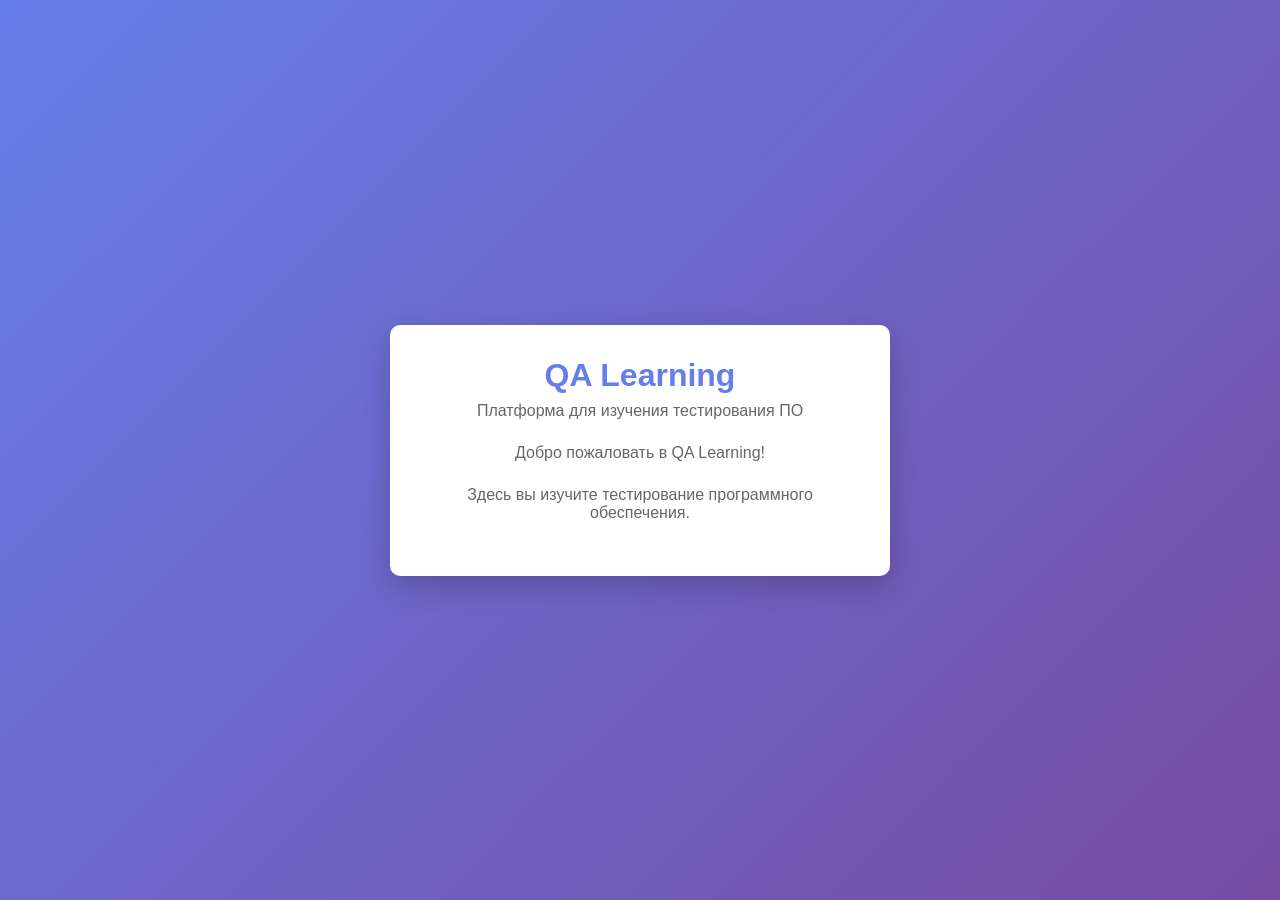
==== index.html @ 8e9c69a1 "Initial commit: QA Learning project" ====
<!DOCTYPE html>
<html lang="ru">
<head>
    <meta charset="UTF-8">
    <meta name="viewport" content="width=device-width, initial-scale=1.0">
    <title>QA Learning</title>
    <link rel="stylesheet" href="style.css">
</head>
<body>
    <div class="container">
        <h1>QA Learning</h1>
        <p>Платформа для изучения тестирования ПО</p>
        <div id="app"></div>
    </div>
    <script src="script.js"></script>
</body>
</html>
---- style.css ----
* {
    margin: 0;
    padding: 0;
    box-sizing: border-box;
}

body {
    font-family: 'Segoe UI', Tahoma, Geneva, Verdana, sans-serif;
    background: linear-gradient(135deg, #667eea 0%, #764ba2 100%);
    min-height: 100vh;
    display: flex;
    justify-content: center;
    align-items: center;
}

.container {
    background: white;
    padding: 2rem;
    border-radius: 10px;
    box-shadow: 0 10px 30px rgba(0, 0, 0, 0.2);
    text-align: center;
    max-width: 500px;
    width: 90%;
}

h1 {
    color: #667eea;
    margin-bottom: 0.5rem;
}

p {
    color: #666;
    margin-bottom: 1.5rem;
}

#app {
    min-height: 100px;
}
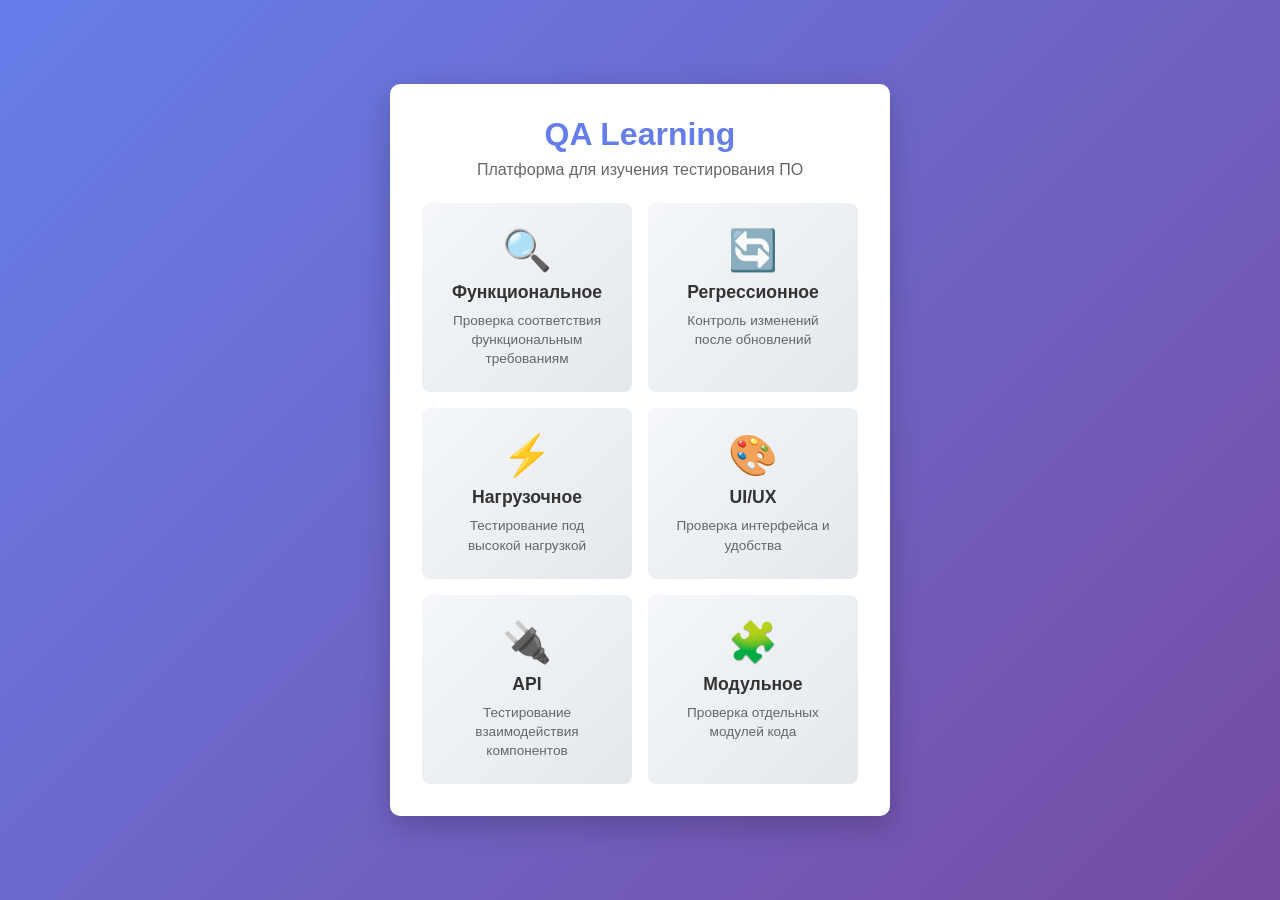
==== commit 9fb5b715: "Add testing cards" ====
--- a/index.html
+++ b/index.html
@@ -10,7 +10,7 @@
     <div class="container">
         <h1>QA Learning</h1>
         <p>Платформа для изучения тестирования ПО</p>
-        <div id="app"></div>
+        <div class="cards" id="app"></div>
     </div>
     <script src="script.js"></script>
 </body>
--- a/style.css
+++ b/style.css
@@ -36,3 +36,42 @@
 #app {
     min-height: 100px;
 }
+
+.cards {
+    display: grid;
+    grid-template-columns: repeat(auto-fit, minmax(200px, 1fr));
+    gap: 1rem;
+    margin-top: 1.5rem;
+}
+
+.card {
+    background: linear-gradient(135deg, #f5f7fa 0%, #e4e8ec 100%);
+    border-radius: 8px;
+    padding: 1.5rem;
+    text-align: center;
+    transition: transform 0.3s, box-shadow 0.3s;
+    cursor: pointer;
+}
+
+.card:hover {
+    transform: translateY(-5px);
+    box-shadow: 0 5px 20px rgba(0, 0, 0, 0.15);
+}
+
+.card-icon {
+    font-size: 2.5rem;
+    margin-bottom: 0.5rem;
+}
+
+.card-title {
+    color: #333;
+    font-size: 1.1rem;
+    font-weight: 600;
+    margin-bottom: 0.5rem;
+}
+
+.card-desc {
+    color: #666;
+    font-size: 0.85rem;
+    line-height: 1.4;
+}
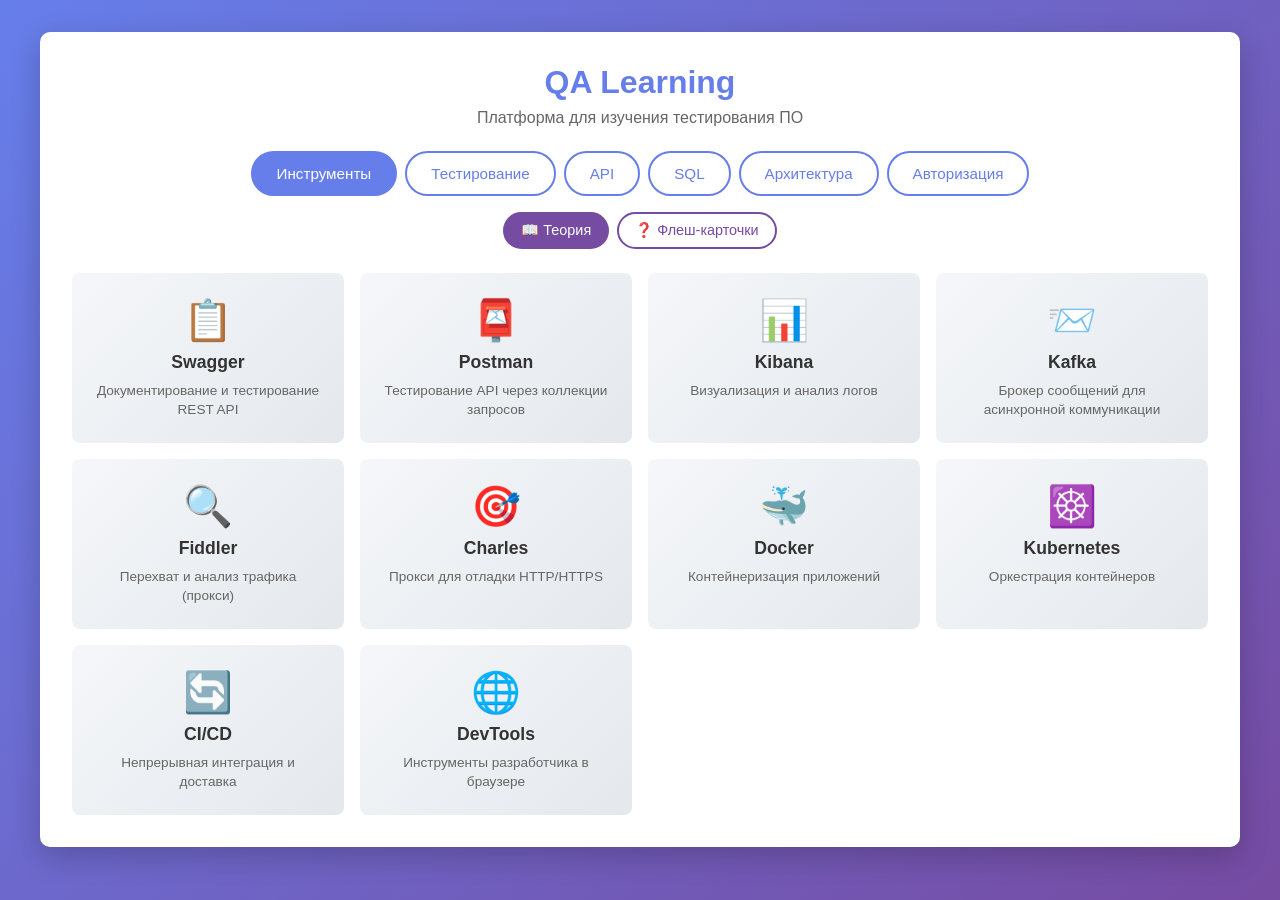
==== commit 4dfc9028: "Add comprehensive theory and flashcards" ====
--- a/index.html
+++ b/index.html
@@ -9,8 +9,15 @@
 <body>
     <div class="container">
         <h1>QA Learning</h1>
-        <p>Платформа для изучения тестирования ПО</p>
+        <p class="subtitle">Платформа для изучения тестирования ПО</p>
+        <div id="section-tabs"></div>
         <div class="cards" id="app"></div>
+    </div>
+    <div class="modal" id="modal">
+        <div class="modal-content">
+            <button class="modal-close" id="modal-close">&times;</button>
+            <div id="modal-body"></div>
+        </div>
     </div>
     <script src="script.js"></script>
 </body>
--- a/style.css
+++ b/style.css
@@ -10,7 +10,8 @@
     min-height: 100vh;
     display: flex;
     justify-content: center;
-    align-items: center;
+    align-items: flex-start;
+    padding: 2rem 1rem;
 }
 
 .container {
@@ -19,8 +20,8 @@
     border-radius: 10px;
     box-shadow: 0 10px 30px rgba(0, 0, 0, 0.2);
     text-align: center;
-    max-width: 500px;
-    width: 90%;
+    max-width: 1200px;
+    width: 100%;
 }
 
 h1 {
@@ -28,18 +29,76 @@
     margin-bottom: 0.5rem;
 }
 
-p {
+.subtitle {
     color: #666;
     margin-bottom: 1.5rem;
 }
 
-#app {
-    min-height: 100px;
-}
-
+/* Tabs */
+#section-tabs {
+    margin-bottom: 1.5rem;
+}
+
+.tabs {
+    display: flex;
+    flex-wrap: wrap;
+    gap: 0.5rem;
+    justify-content: center;
+    margin-bottom: 1rem;
+}
+
+.tab {
+    padding: 0.75rem 1.5rem;
+    border: 2px solid #667eea;
+    background: white;
+    color: #667eea;
+    border-radius: 25px;
+    cursor: pointer;
+    font-size: 0.95rem;
+    font-weight: 500;
+    transition: all 0.3s;
+}
+
+.tab:hover {
+    background: #f0f0f0;
+}
+
+.tab.active {
+    background: #667eea;
+    color: white;
+}
+
+.mode-tabs {
+    display: flex;
+    gap: 0.5rem;
+    justify-content: center;
+}
+
+.mode-tab {
+    padding: 0.5rem 1rem;
+    border: 2px solid #764ba2;
+    background: white;
+    color: #764ba2;
+    border-radius: 20px;
+    cursor: pointer;
+    font-size: 0.9rem;
+    font-weight: 500;
+    transition: all 0.3s;
+}
+
+.mode-tab:hover {
+    background: #f0f0f0;
+}
+
+.mode-tab.active {
+    background: #764ba2;
+    color: white;
+}
+
+/* Cards */
 .cards {
     display: grid;
-    grid-template-columns: repeat(auto-fit, minmax(200px, 1fr));
+    grid-template-columns: repeat(auto-fit, minmax(220px, 1fr));
     gap: 1rem;
     margin-top: 1.5rem;
 }
@@ -75,3 +134,162 @@
     font-size: 0.85rem;
     line-height: 1.4;
 }
+
+/* Flashcards */
+.flashcard {
+    perspective: 1000px;
+    height: 200px;
+    cursor: pointer;
+}
+
+.flashcard-inner {
+    position: relative;
+    width: 100%;
+    height: 100%;
+    transition: transform 0.6s;
+    transform-style: preserve-3d;
+}
+
+.flashcard.flipped .flashcard-inner {
+    transform: rotateY(180deg);
+}
+
+.flashcard-front,
+.flashcard-back {
+    position: absolute;
+    width: 100%;
+    height: 100%;
+    backface-visibility: hidden;
+    border-radius: 8px;
+    padding: 1.5rem;
+    display: flex;
+    flex-direction: column;
+    justify-content: center;
+    align-items: center;
+}
+
+.flashcard-front {
+    background: linear-gradient(135deg, #667eea 0%, #764ba2 100%);
+    color: white;
+}
+
+.flashcard-back {
+    background: linear-gradient(135deg, #f5f7fa 0%, #e4e8ec 100%);
+    color: #333;
+    transform: rotateY(180deg);
+}
+
+.flashcard-icon {
+    font-size: 2rem;
+    margin-bottom: 0.75rem;
+}
+
+.flashcard-question {
+    font-size: 1rem;
+    font-weight: 600;
+    line-height: 1.4;
+}
+
+.flashcard-answer {
+    font-size: 0.9rem;
+    line-height: 1.5;
+}
+
+.no-cards {
+    color: #666;
+    padding: 2rem;
+    font-size: 1.1rem;
+}
+
+/* Modal */
+.modal {
+    display: none;
+    position: fixed;
+    top: 0;
+    left: 0;
+    width: 100%;
+    height: 100%;
+    background: rgba(0, 0, 0, 0.6);
+    justify-content: center;
+    align-items: center;
+    z-index: 1000;
+}
+
+.modal.active {
+    display: flex;
+}
+
+.modal-content {
+    background: white;
+    border-radius: 12px;
+    padding: 2rem;
+    max-width: 600px;
+    width: 90%;
+    max-height: 80vh;
+    overflow-y: auto;
+    position: relative;
+}
+
+.modal-close {
+    position: absolute;
+    top: 10px;
+    right: 15px;
+    font-size: 2rem;
+    background: none;
+    border: none;
+    cursor: pointer;
+    color: #666;
+}
+
+.modal-close:hover {
+    color: #333;
+}
+
+.modal-title {
+    color: #667eea;
+    font-size: 1.5rem;
+    margin-bottom: 1rem;
+}
+
+.modal-section {
+    margin-bottom: 1.5rem;
+}
+
+.modal-section h3 {
+    color: #333;
+    font-size: 1.1rem;
+    margin-bottom: 0.5rem;
+}
+
+.modal-section p, .modal-section li {
+    color: #555;
+    line-height: 1.6;
+    font-size: 0.95rem;
+}
+
+.modal-section ul {
+    padding-left: 1.5rem;
+}
+
+.modal-section strong {
+    color: #667eea;
+}
+
+/* Адаптив */
+@media (max-width: 768px) {
+    .container {
+        padding: 1.5rem;
+    }
+    
+    .tabs {
+        flex-direction: column;
+    }
+    
+    .tab {
+        width: 100%;
+    }
+    
+    .cards {
+        grid-template-columns: 1fr;
+    }
+}
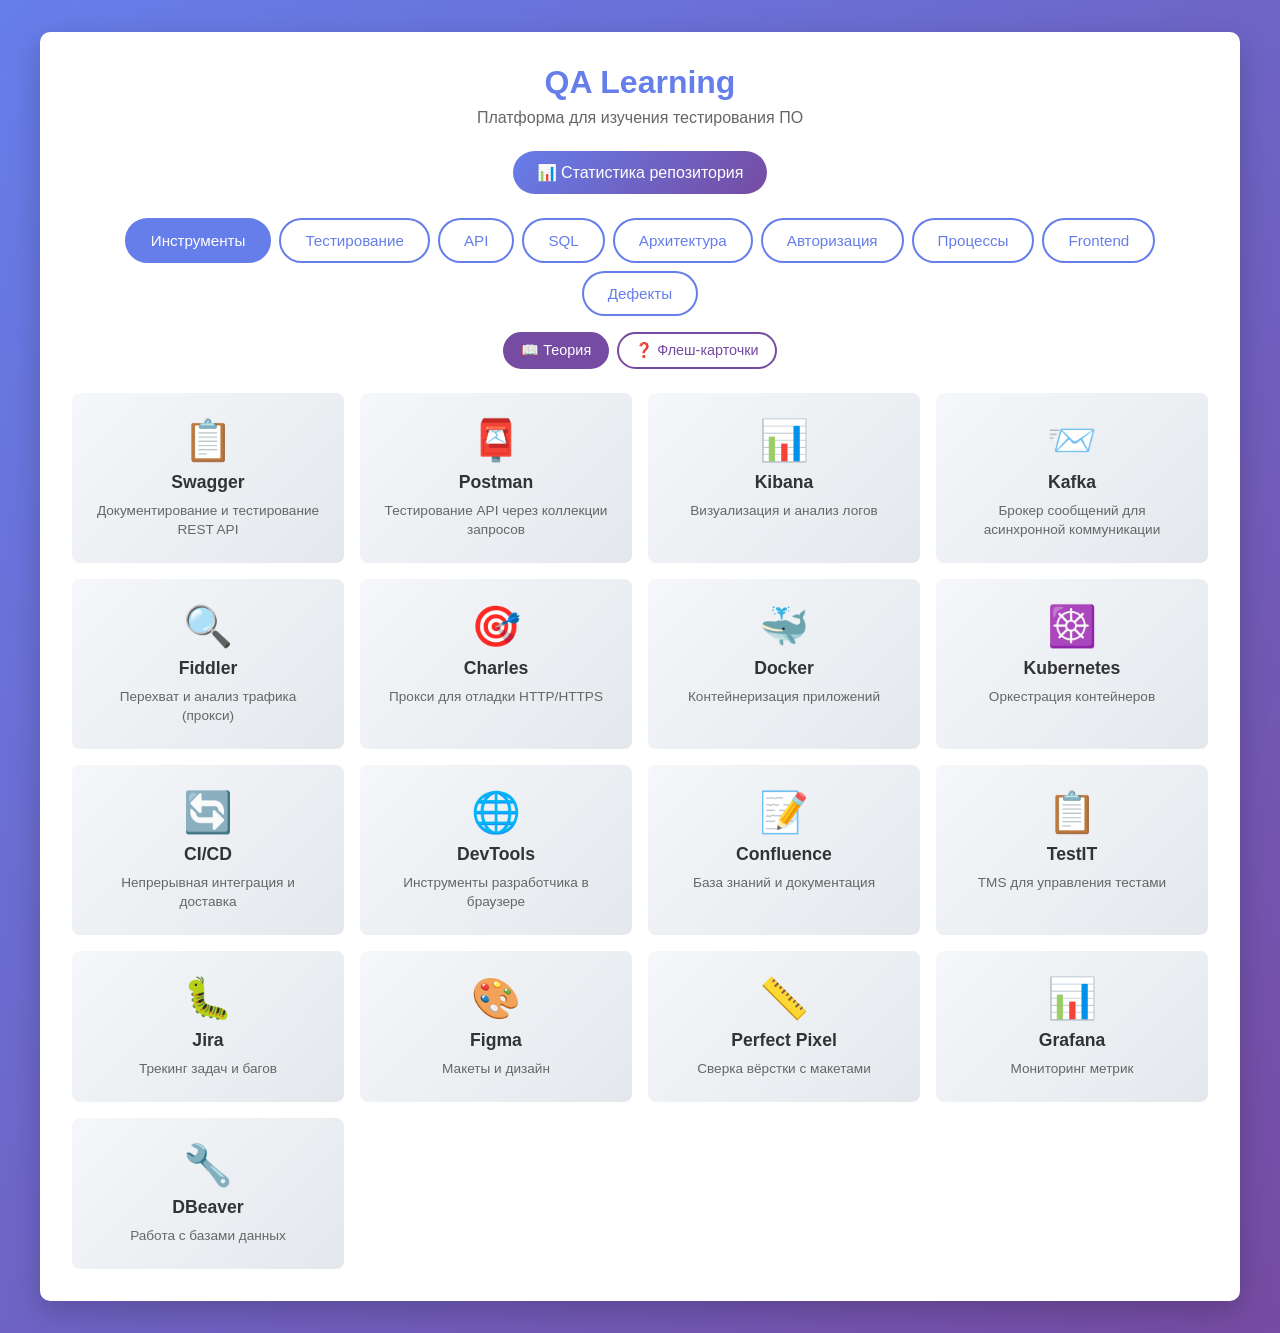
==== commit cad235cf: "Add stats page with GitHub API integration" ====
--- a/index.html
+++ b/index.html
@@ -10,6 +10,9 @@
     <div class="container">
         <h1>QA Learning</h1>
         <p class="subtitle">Платформа для изучения тестирования ПО</p>
+        <div class="header-links">
+            <a href="stats.html" class="stats-link">📊 Статистика репозитория</a>
+        </div>
         <div id="section-tabs"></div>
         <div class="cards" id="app"></div>
     </div>
--- a/style.css
+++ b/style.css
@@ -34,6 +34,27 @@
     margin-bottom: 1.5rem;
 }
 
+/* Header links */
+.header-links {
+    margin-bottom: 1.5rem;
+}
+
+.stats-link {
+    display: inline-block;
+    padding: 0.75rem 1.5rem;
+    background: linear-gradient(135deg, #667eea 0%, #764ba2 100%);
+    color: white;
+    text-decoration: none;
+    border-radius: 25px;
+    font-weight: 500;
+    transition: transform 0.3s, box-shadow 0.3s;
+}
+
+.stats-link:hover {
+    transform: translateY(-2px);
+    box-shadow: 0 5px 15px rgba(102, 126, 234, 0.4);
+}
+
 /* Tabs */
 #section-tabs {
     margin-bottom: 1.5rem;
@@ -159,6 +180,7 @@
     position: absolute;
     width: 100%;
     height: 100%;
+    -webkit-backface-visibility: hidden;
     backface-visibility: hidden;
     border-radius: 8px;
     padding: 1.5rem;
@@ -193,6 +215,14 @@
 .flashcard-answer {
     font-size: 0.9rem;
     line-height: 1.5;
+}
+
+.flashcard-hint {
+    position: absolute;
+    bottom: 10px;
+    font-size: 0.75rem;
+    opacity: 0.8;
+    color: rgba(255, 255, 255, 0.9);
 }
 
 .no-cards {
@@ -223,7 +253,7 @@
     background: white;
     border-radius: 12px;
     padding: 2rem;
-    max-width: 600px;
+    max-width: 700px;
     width: 90%;
     max-height: 80vh;
     overflow-y: auto;
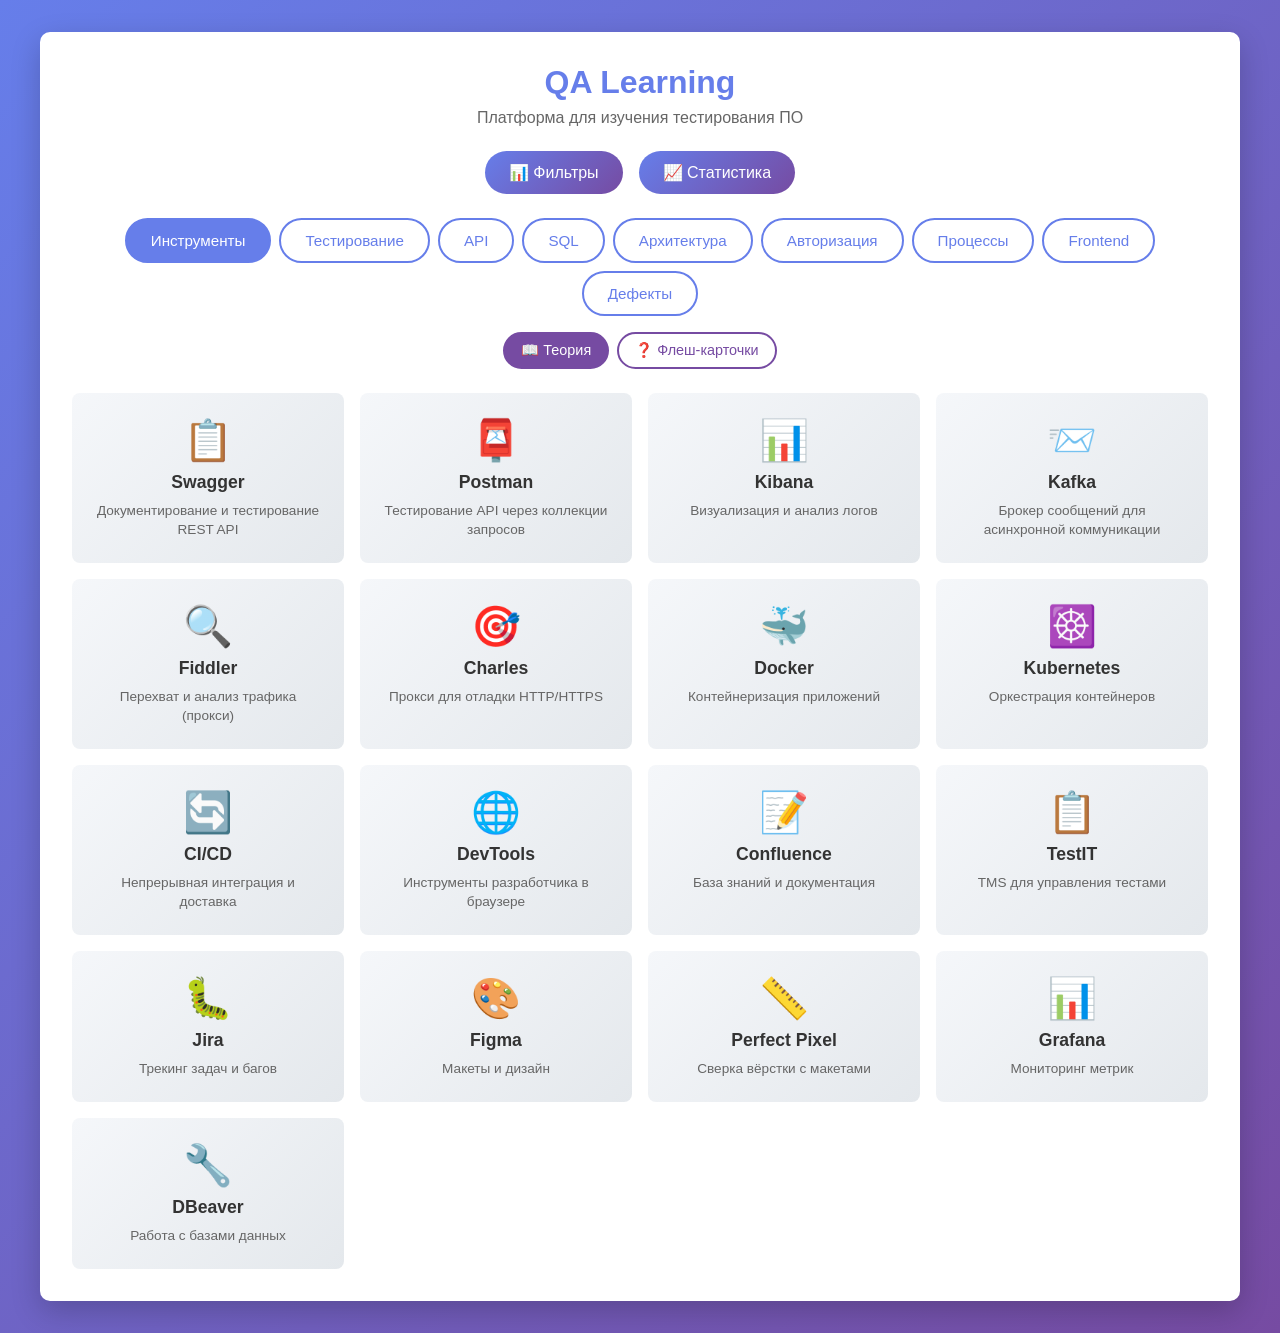
==== commit ad221105: "Add filters page identical to git-ga service" ====
--- a/index.html
+++ b/index.html
@@ -11,7 +11,8 @@
         <h1>QA Learning</h1>
         <p class="subtitle">Платформа для изучения тестирования ПО</p>
         <div class="header-links">
-            <a href="stats.html" class="stats-link">📊 Статистика репозитория</a>
+            <a href="filters.html" class="stats-link">📊 Фильтры</a>
+            <a href="stats.html" class="stats-link">📈 Статистика</a>
         </div>
         <div id="section-tabs"></div>
         <div class="cards" id="app"></div>
--- a/style.css
+++ b/style.css
@@ -37,6 +37,10 @@
 /* Header links */
 .header-links {
     margin-bottom: 1.5rem;
+    display: flex;
+    gap: 1rem;
+    justify-content: center;
+    flex-wrap: wrap;
 }
 
 .stats-link {
